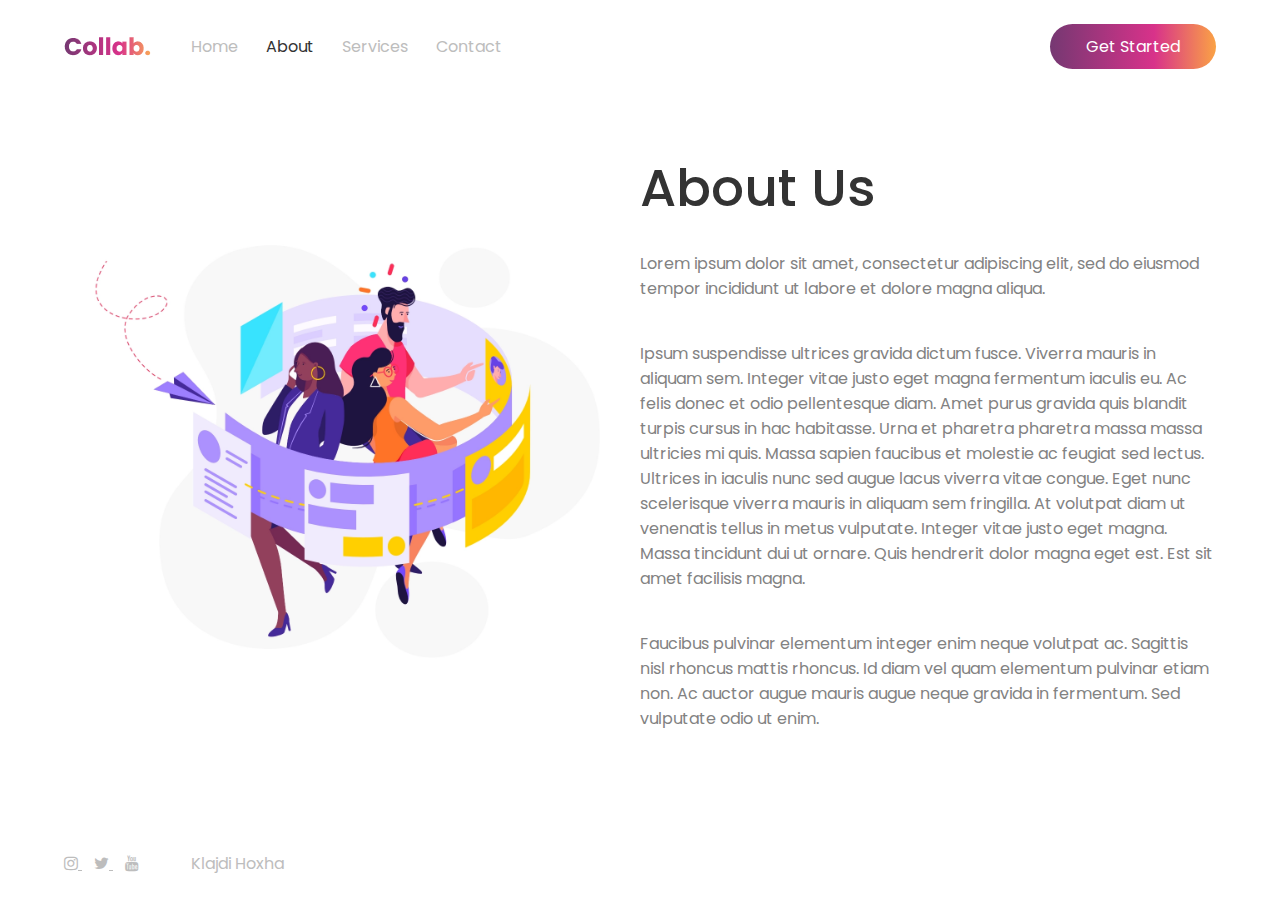
==== pages/about.html @ 930e98fa "about page structure, assets and styling" ====
<!DOCTYPE html>
<html lang="en">
<head>
    <meta charset="UTF-8">
    <meta http-equiv="X-UA-Compatible" content="IE=edge">
    <meta name="viewport" content="width=device-width, initial-scale=1.0">
    <link rel="icon" href="../img/collab-icon.png">
    <link rel="stylesheet" 
    href="https://cdnjs.cloudflare.com/ajax/libs/font-awesome/4.7.0/css/font-awesome.min.css">
    <link rel="preconnect" href="https://fonts.gstatic.com">
    <link href="https://fonts.googleapis.com/css2?family=Poppins:wght@300;400;500&display=swap" 
    rel="stylesheet"> 
    <link rel="stylesheet" href="../css/style.css">
    <link rel="stylesheet" href="../css/about.css">
    <title>About</title>
</head>
<body>
    <div class="mobile-navigation" id="mobile-navigation">
        <div class="mobile-navigation--header">
            <img src="../img/Collab..png" alt="logo" class="logo">

            <div class="close-button" onclick="toggleMobileNavigation()">
                <button>
                    <i class="fa fa-close"></i>
                </button>
            </div>
        </div>
        
        <a href="../index.html" class="mobile-navigation--item">Home</a>
        <a href="" class="mobile-navigation--item mobile-navigation--item__active">About</a>
        <a href="" class="mobile-navigation--item">Services</a>
        <a href="" class="mobile-navigation--item">Contact</a>
    </div>

    <div id="container">
        <header>
            <img src="../img/Collab..png" alt="logo" class="logo">
            
            <nav class="navigation">
                <a href="../index.html" class="navigation--item ">Home</a>
                <a href="" class="navigation--item navigation--item__active">About</a>
                <a href="" class="navigation--item">Services</a>
                <a href="" class="navigation--item">Contact</a>
            </nav>

            <div class="menu-button" onclick="toggleMobileNavigation()">
                <button>
                    <i class="fa fa-reorder"></i>
                </button>
            </div>
            
            <button class="navigation--button">Get Started</button>
        </header>

        <main>
            <div class="main--img">
                <img src="../img/about3.webp" alt="main image">
            </div>
            <div class="main--content">
                <h1 class="headline">
                   About Us
                </h1>
                <p class="description">
                    Lorem ipsum dolor sit amet, 
                    consectetur adipiscing elit, 
                    sed do eiusmod tempor incididunt ut labore et dolore magna aliqua.
                    
                </p>
                <p class="description">
                    Ipsum suspendisse ultrices gravida dictum fusce. 
                    Viverra mauris in aliquam sem. Integer vitae justo eget magna fermentum iaculis eu. 
                    Ac felis donec et odio pellentesque diam. Amet purus gravida quis blandit turpis cursus in hac habitasse. 
                    Urna et pharetra pharetra massa massa ultricies mi quis. Massa sapien faucibus et molestie ac feugiat sed lectus. 
                    Ultrices in iaculis nunc sed augue lacus viverra vitae congue. 
                    Eget nunc scelerisque viverra mauris in aliquam sem fringilla. 
                    At volutpat diam ut venenatis tellus in metus vulputate. 
                    Integer vitae justo eget magna. Massa tincidunt dui ut ornare. 
                    Quis hendrerit dolor magna eget est. Est sit amet facilisis magna.
                </p>
                <p class="description">
                    Faucibus pulvinar elementum integer enim neque volutpat ac. 
                    Sagittis nisl rhoncus mattis rhoncus. 
                    Id diam vel quam elementum pulvinar etiam non. 
                    Ac auctor augue mauris augue neque gravida in fermentum. 
                    Sed vulputate odio ut enim.
                </p>
            </div>
        </main>

        <footer>
            <div class="socials">
                <a href="" class="socials--item">
                    <i class="fa fa-instagram"></i>
                </a>
                <a href="" class="socials--item">
                    <i class="fa fa-twitter"></i>
                </a>
                <a href="" class="socials--item">
                    <i class="fa fa-youtube"></i>
                </a>
            </div>

            <span>Klajdi Hoxha</span>
        </footer>
    </div>

    <script src="../index.js"></script>
</body>
</html>
---- css/style.css ----
*{
    box-sizing: border-box;
    font: inherit;
    color: inherit;
}

body{
    font-family: 'Poppins', sans-serif;
    padding: 0;
    margin: 0;

    color: #333;   
}

p{
    max-width: 600;
}

#container{
    max-width: 1200px;
    padding: 24px;
    margin: 0 auto;

    display: grid;
    grid-template-rows: auto 1fr auto;
    height: 100vh;
}

header{
    display: flex;
    align-items: center;
}

.navigation{
    flex-grow: 1;
    margin-left: 40px;
}

.navigation--item{
    text-decoration: none;
    color: #bdbdbd;
    margin-left: 24px;
}

.navigation--item:first-child{
    margin-left: 0;
}

.navigation--item__active{
    color: #333;
}

.navigation--button{
    border: none;
    background: linear-gradient(270deg, #FAA245 0%, #D8328A 37.25%, #753872 100%);
    padding: 10px 36px;
    border-radius: 50px;
    color: white;

    cursor: pointer;
}

main{
    display: flex;
    align-items: center;
}

.main--content{
    flex: 1;
    margin-top: 40px;
    margin-bottom: 40px;
}

.headline{
    font-size: 52px;
    font-weight: 500;
    margin: 0;
    padding: 00;
}

.description{
    color: #828282;
    margin: 0;
    padding: 0;

    margin-top: 24px;
    margin-bottom: 40px;
}

.play-button{
    padding: 10px 36px;
    border: 1px solid #e0e0e0;
    background: transparent;
    border-radius: 50px;

    display: flex;
    align-items: center;

    cursor: pointer;

    background: -webkit-linear-gradient(
        180deg,
        #faa245 0%,
        #d8328a 37.25%,
        #753872 100%
    );
    background-clip: text;
    -webkit-background-clip: text;
    -webkit-text-fill-color: transparent;
}

.play-button .fa{
    font-size: 1.25rem;
    margin-right: 6px;
}

.main--img{
    flex: 1;
}

.main--img img{
    width: 100%;
}

footer{
    display: flex;
    color: #bdbdbd;
}

.socials{
    margin-right: 40px;
    
}

.socials--item{
    margin-right: 12px;
}

.socials--item:hover{
    color: #333;
}

.menu-button{
    flex-grow: 1;
    display: none;
}

.menu-button button{
    border: none;
    background-color: transparent;
    font-size: 1.5rem;
}

.mobile-navigation{
    position: fixed;
    width: 100vw;
    height: 100vh;
    background-color: white;
    padding: 24px;

    display: none;

    transform: translateX(-100%);
    transition: transform 300ms ease-in-out;
}

.mobile-navigation__open{
    transform: translateX(0);
}

.mobile-navigation--header{
    display: flex;
    align-items: center;
    justify-content: space-between;

    margin-bottom: 40px;
}

.close-button button{
    border: none;
    background: transparent;
    font-size: 1.5rem;
}

.mobile-navigation--item{
    text-decoration: none;
    font-size: 1.5rem;
    color: #bdbdbd;
    display: block;
    margin-bottom: 24px;
}

.mobile-navigation--item__active{
    color: #333;
}

@media only screen and (max-width: 660px){
    main{
        display: block;
    }

    header .logo{
        display: none;
    }

    .navigation{
        display: none;
    }

    .mobile-navigation{
        display: block;
    }

    .menu-button{
        display: block;
    }
}
---- css/about.css ----
@media only screen and (max-width: 660px){
    main{
        display: flex;
        flex-direction: column-reverse;
    }
}
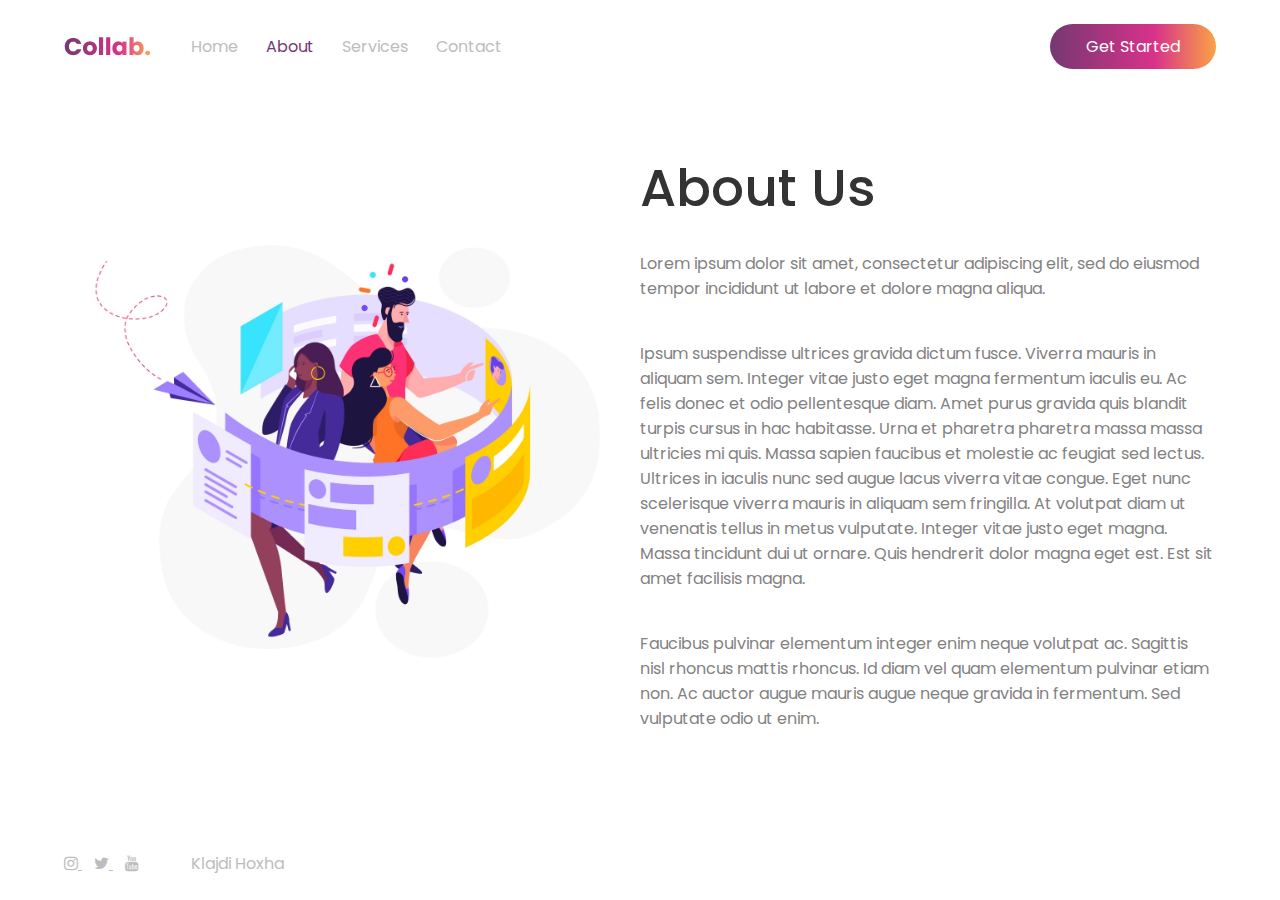
==== commit 9a001257: "services page structure, assets and styling" ====
--- a/pages/about.html
+++ b/pages/about.html
@@ -28,8 +28,8 @@
         
         <a href="../index.html" class="mobile-navigation--item">Home</a>
         <a href="" class="mobile-navigation--item mobile-navigation--item__active">About</a>
-        <a href="" class="mobile-navigation--item">Services</a>
-        <a href="" class="mobile-navigation--item">Contact</a>
+        <a href="../pages/services.html" class="mobile-navigation--item">Services</a>
+        <a href="../pages/contact.html" class="mobile-navigation--item">Contact</a>
     </div>
 
     <div id="container">
@@ -39,8 +39,8 @@
             <nav class="navigation">
                 <a href="../index.html" class="navigation--item ">Home</a>
                 <a href="" class="navigation--item navigation--item__active">About</a>
-                <a href="" class="navigation--item">Services</a>
-                <a href="" class="navigation--item">Contact</a>
+                <a href="../pages/services.html" class="navigation--item">Services</a>
+                <a href="../pages/contact.html" class="navigation--item">Contact</a>
             </nav>
 
             <div class="menu-button" onclick="toggleMobileNavigation()">
--- a/css/about.css
+++ b/css/about.css
@@ -1,6 +1,15 @@
+.navigation--item__active{
+    color: #753872;
+}
+
+.mobile-navigation--item__active{
+    color: #753872;
+}
+
+
 @media only screen and (max-width: 660px){
     main{
         display: flex;
         flex-direction: column-reverse;
     }
-}+}
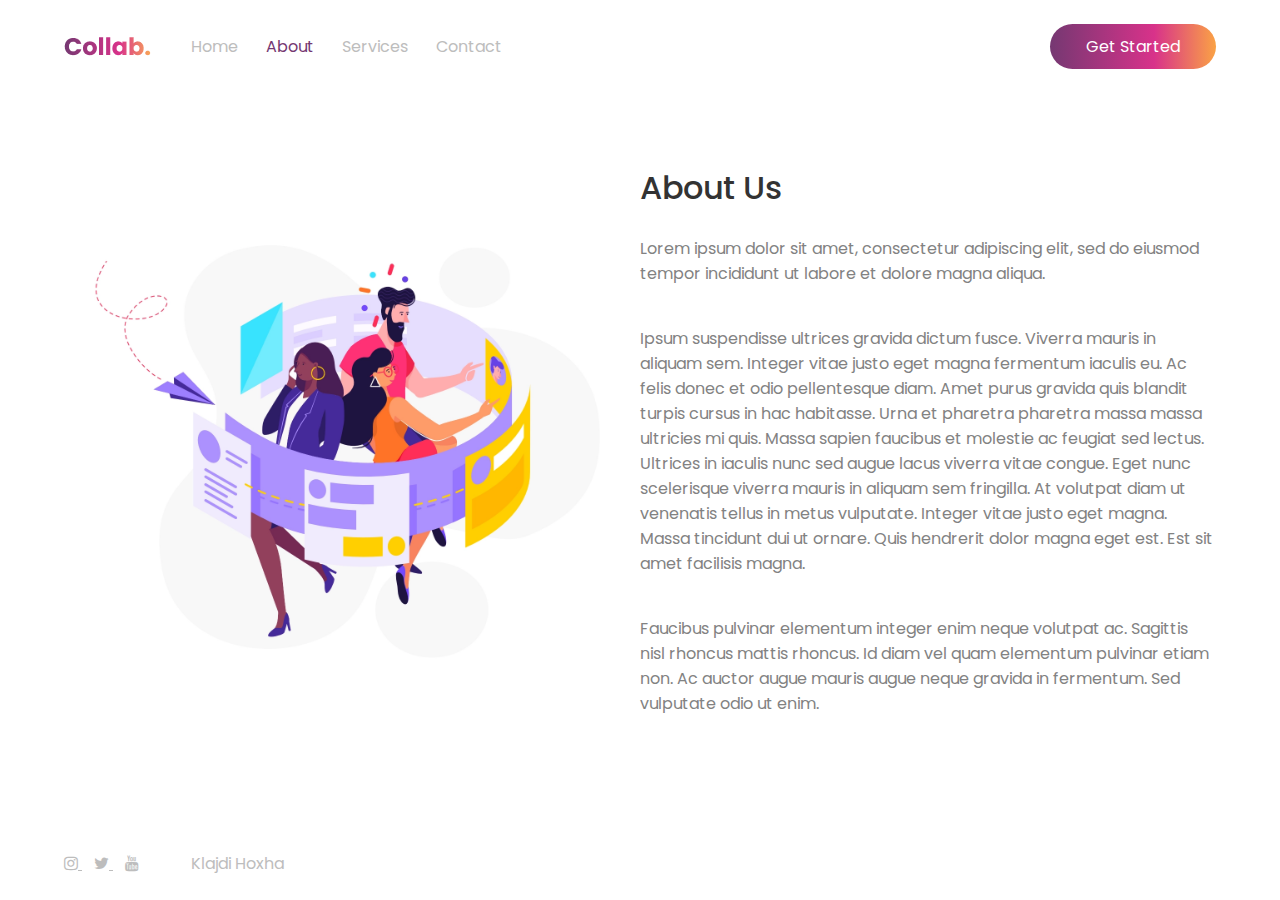
==== commit 0c49d245: "social media links for the icons" ====
--- a/pages/about.html
+++ b/pages/about.html
@@ -89,13 +89,13 @@
 
         <footer>
             <div class="socials">
-                <a href="" class="socials--item">
+                <a href="https://www.instagram.com/" class="socials--item" target="_blank">
                     <i class="fa fa-instagram"></i>
                 </a>
-                <a href="" class="socials--item">
+                <a href="https://twitter.com/" class="socials--item" target="_blank">
                     <i class="fa fa-twitter"></i>
                 </a>
-                <a href="" class="socials--item">
+                <a href="https://www.youtube.com/" class="socials--item" target="_blank">
                     <i class="fa fa-youtube"></i>
                 </a>
             </div>
--- a/css/style.css
+++ b/css/style.css
@@ -75,7 +75,7 @@
     font-size: 52px;
     font-weight: 500;
     margin: 0;
-    padding: 00;
+    padding: 0;
 }
 
 .description{
--- a/css/about.css
+++ b/css/about.css
@@ -6,6 +6,9 @@
     color: #753872;
 }
 
+.headline{
+    font-size: 2rem;
+}
 
 @media only screen and (max-width: 660px){
     main{
